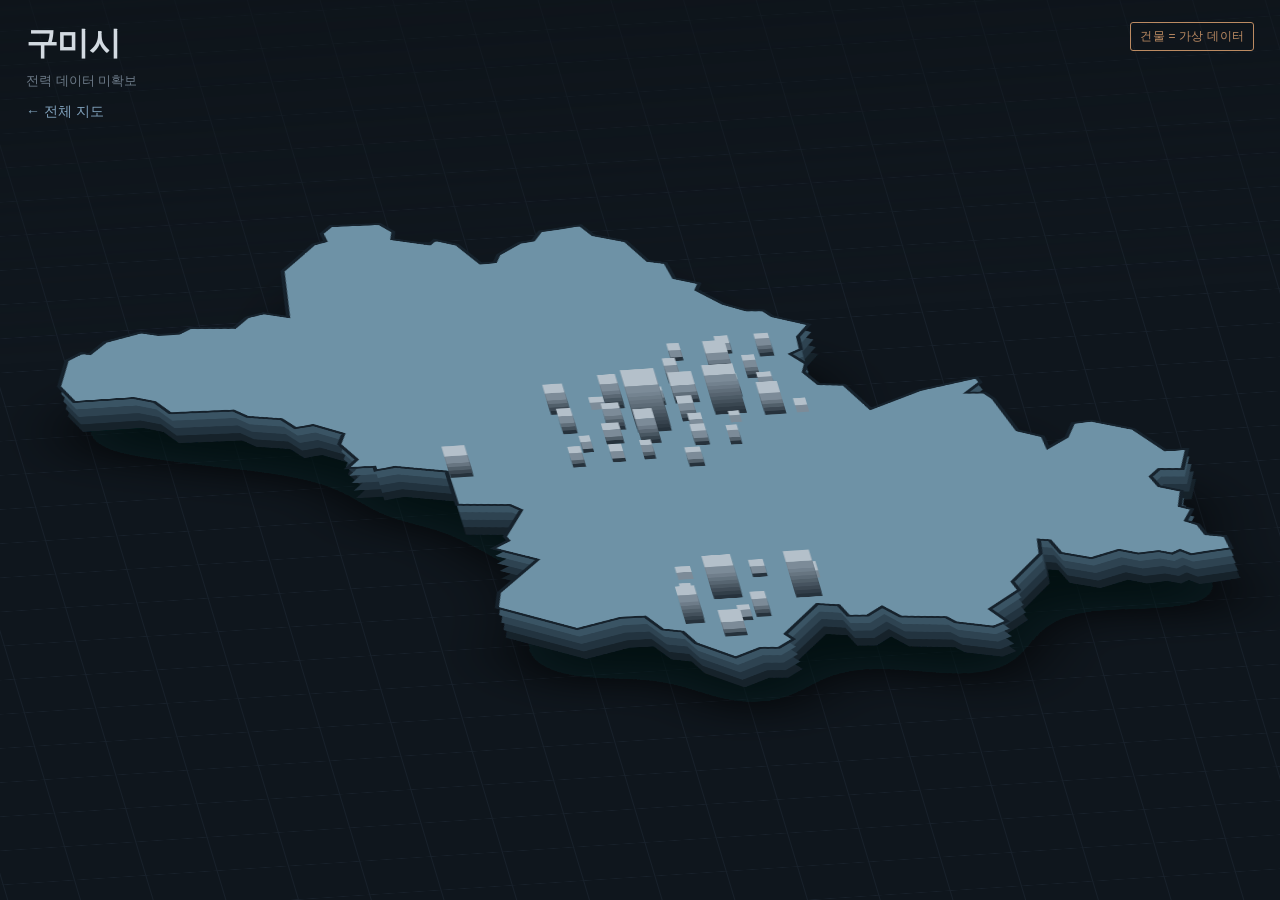
==== detail.html @ 480cfc9b "mock: 가상 건물 데이터 + 렌더링 ⚠ data/processed/buildings.mock.json 은 가상 데이터다. 실제 공장 위치가 아니고 개수·크기·높이에 아무 의미가" ====
<!doctype html>
<html lang="ko">
<head>
  <meta charset="utf-8">
  <meta name="viewport" content="width=device-width, initial-scale=1">
  <title>산단 심박 — 상세</title>
  <!-- 색은 전부 theme.css 의 :root 변수. 여기에 색값을 직접 쓰지 않는다. -->
  <link rel="stylesheet" href="./src/theme.css">
  <style>
    html, body { height: 100%; }
    body { margin: 0; font-family: sans-serif;
           background: var(--sunken); color: var(--ink);
           overflow: hidden; }

    #hud { position: fixed; top: 22px; left: 26px; z-index: 10; }
    #region-name { font-size: 32px; font-weight: 600; margin: 0; letter-spacing: -0.02em; }
    /* 나중에 업종·수치가 들어갈 자리 */
    #region-stat { font-size: 13px; color: var(--ink-faint); margin: 6px 0 12px; }
    #back { color: var(--accent); font-size: 14px; text-decoration: none; }
    #back:hover { text-decoration: underline; }

    #wrap { position: relative; width: 100%; height: 100%; }

    /* 2.5D: 직교 투영. perspective 를 주지 않는다 — 큰 평면에 걸면 키스톤 왜곡이
       생겨 판이 휘어 보인다. 아이소메트릭은 평행선이 유지되는 투영이다. */
    #stage { position: absolute; inset: 0; overflow: hidden; }

    /* rotateX 로 세로가 cos(62°)≈0.469 배 눌린다. #tilt 를 #stage 높이 그대로 두면
       평면이 화면 세로의 47% 밖에 안 되므로, 눌리는 만큼 미리 늘려 둔다.
       100% / 0.469 ≈ 213% 가 정확한 보정이지만 rotateZ 로 평면이 자기 안에서
       돌아가며 가로로 조금 넘치므로 186% (top/bottom -43%) 로 줄인다.
       음수 inset 이라 위아래로 똑같이 넘치고, 결과적으로 중앙에 온다.
       #land 에 aspect-ratio 를 주면 #stage 보다 높아져 overflow 에 걸리므로 주지 않는다. */
    #tilt { position: absolute; left: 0; right: 0; top: -43%; bottom: -43%;
            transform: rotateX(62deg) rotateZ(-8deg); transform-origin: 50% 50%; }

    /* 바닥면 — #tilt 와 같은 평면에 누워 있다. 여백이 빈 곳이 아니라 공간으로
       보이게 하는 게 목적이라 #tilt 보다 훨씬 크게 뺀다. #stage 가 잘라준다.
       땅보다 훨씬 낮은 명도. 먼 쪽(위) 끝은 mask 로 흐려 지평선을 감춘다. */
    #floor { position: absolute; left: -150%; right: -150%; top: -150%; bottom: -150%;
             background:
               repeating-linear-gradient(to right,  var(--floor-line) 0 1px, transparent 1px 72px),
               repeating-linear-gradient(to bottom, var(--floor-line) 0 1px, transparent 1px 72px),
               var(--floor);
             /* mask 의 #000 은 팔레트 색이 아니라 알파 스톱(불투명)이다. 변수로 빼지 않는다. */
             -webkit-mask-image: linear-gradient(to bottom, transparent 30%, #000 46%);
             mask-image: linear-gradient(to bottom, transparent 30%, #000 46%); }

    /* viewBox 를 bbox 보다 넉넉히 잡으므로 외곽선 전체가 프레임 안에 들어온다 */
    #land { position: absolute; inset: 0; display: block; width: 100%; height: 100%; }

    /* flood-color 는 SVG 속성으로는 var() 를 못 받는다 → CSS 로 건다 */
    #ground-shadow feDropShadow { flood-color: var(--shadow); flood-opacity: 0.85; }

    /* ⚠ 건물은 buildings.mock.json 의 가상 데이터다. 실데이터로 교체하면
       이 배지와 #mock-badge 관련 코드를 전부 지운다. */
    #mock-badge { position: fixed; top: 22px; right: 26px; z-index: 10;
                  font-size: 12px; letter-spacing: 0.02em;
                  color: var(--alert); border: 1px solid var(--alert);
                  border-radius: 3px; padding: 5px 9px; }

    #err { position: fixed; bottom: 16px; left: 26px; color: var(--alert); font-size: 13px;
           margin: 0; }
  </style>
</head>
<body>
  <!-- ⚠ 가상 데이터 표시. 건물이 실데이터로 바뀌면 이 배지를 지운다. -->
  <div id="mock-badge" hidden>건물 = 가상 데이터</div>
  <div id="hud">
    <h1 id="region-name">…</h1>
    <p id="region-stat">전력 데이터 미확보</p>
    <a id="back" href="index.html">← 전체 지도</a>
  </div>
  <div id="wrap">
    <div id="stage">
      <div id="tilt">
        <div id="floor"></div>
        <svg id="land" xmlns="http://www.w3.org/2000/svg">
          <defs>
            <!-- 맨 아래층에만 걸어서 땅이 바닥에 놓인 느낌을 만든다.
                 필터 영역을 넉넉히 잡아야 그림자가 bbox 에서 잘리지 않는다. -->
            <filter id="ground-shadow" x="-40%" y="-40%" width="180%" height="180%">
              <feDropShadow dx="0" dy="7" stdDeviation="5"/>
            </filter>
          </defs>
          <g id="layers"></g>
          <!-- ⚠ 가상 건물 (buildings.mock.json). 땅보다 뒤에 있어야 위에 그려진다. -->
          <g id="buildings"></g>
        </svg>
      </div>
    </div>
    <p id="err"></p>
  </div>
  <script type="module" src="./src/detail.js"></script>
</body>
</html>
---- src/theme.css ----
/* 팔레트 한 곳. index.html / detail.html 이 공유한다.
   순무채색 검정을 쓰지 않는다 — 전부 210° 근처 청색이 도는 잉크 계열이라
   "금융 터미널"이 아니라 "관측 장비 / 도면"으로 읽힌다.
   색값은 여기에만 쓴다. JS 는 src/theme.js 의 cssRGB() 로 읽어간다. */
:root {
  /* 배경 층 — 깊을수록 어둡다 */
  --ground:     #131A21;  /* index 페이지 바닥 */
  --surface:    #1A232C;  /* 지도 판 */
  --sunken:     #0D1319;  /* detail 페이지 바닥 (가장 깊음) */
  --floor:      #0F161D;  /* 2.5D 바닥면 */
  --floor-line: #18212B;  /* 바닥 격자선 */

  /* 선 */
  --line:      #0E141A;  /* 지역 경계 */
  --line-soft: #7E8B98;  /* inset 점선 박스 */

  /* 글자 — 순백(#fff) 쓰지 않는다 */
  --ink:       #D3DAE1;
  --ink-dim:   #9AA6B2;
  --ink-faint: #6C7A88;
  --accent:    #7FA0BA;  /* 링크 */
  --alert:     #BC8B62;  /* 오류 메시지 */
  --hover:     #DCE4EC;  /* 호버 윤곽 */

  /* 땅 (2.5D) */
  --land-top:      #6E92A6;  /* 윗면 — 청회색 */
  --land-side:     #16222C;  /* 두께 맨 아래층 */
  --land-side-lit: #3A5464;  /* 두께 맨 위층 */
  --shadow:        #05080B;

  /* 건물 (2.5D) — ⚠ 지금 세워지는 건물은 buildings.mock.json 의 가상 데이터다.
     땅과 확실히 구분되는 밝은 회청색. 실데이터로 바꿔도 색은 그대로 쓴다. */
  --bldg-top:  #B4C0CA;  /* 옥상 */
  --bldg-high: #7C8B98;  /* 벽 위쪽 */
  --bldg-low:  #26323C;  /* 벽 아래쪽 (땅에 닿는 곳) */

  /* rate 발산형 매핑. main.js 가 이 세 값 사이를 RGB 선형 보간한다.
     rate<=0.70 → --decline, rate=1.0 → --neutral, rate>=1.30 → --growth.
     채도를 낮게 유지한다. 선명해지면 지도가 신호등처럼 보인다. */
  --decline: #A85E43;
  --neutral: #414A54;
  --growth:  #4C7B99;

  --no-data: #3B444E;  /* hasData=false */
}
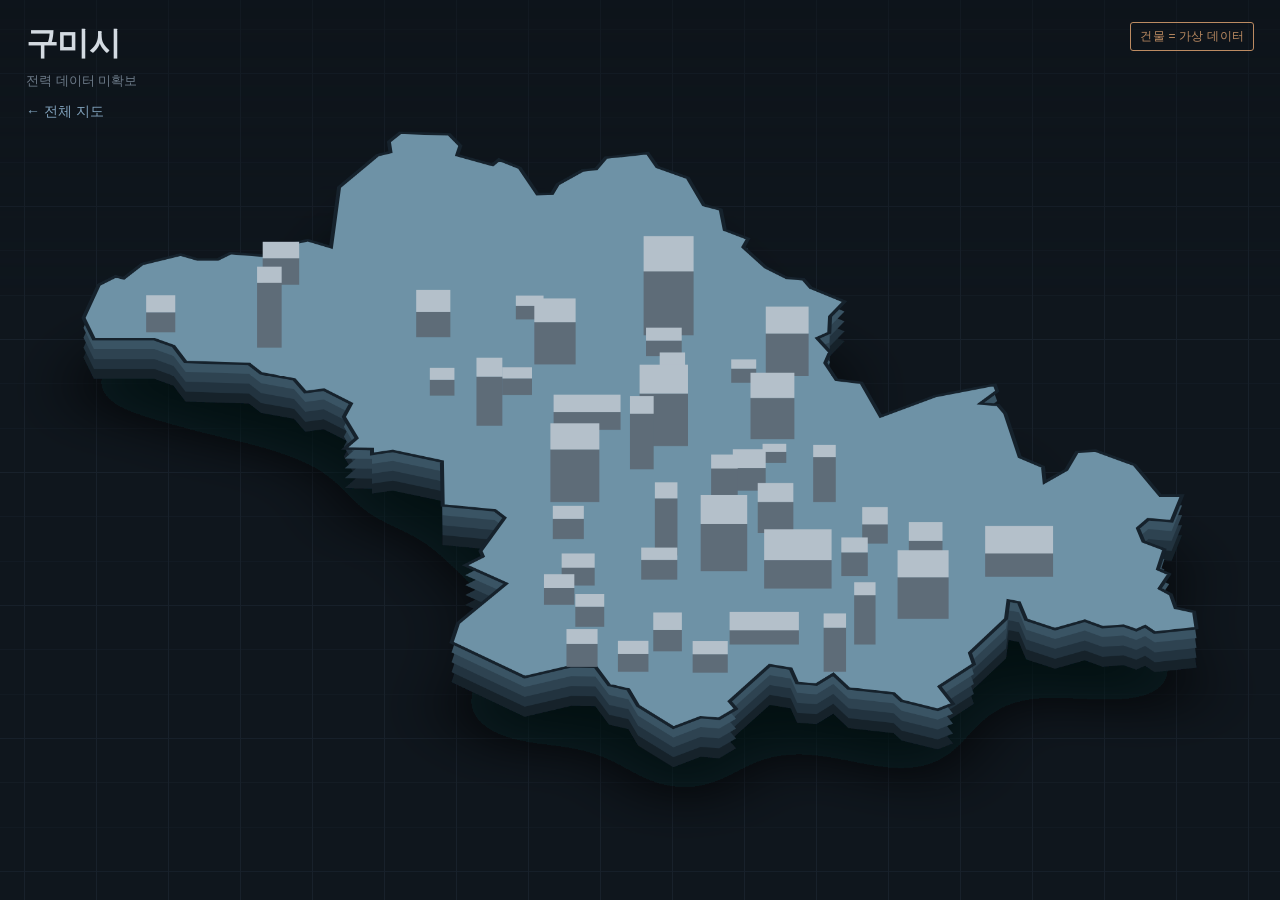
==== commit abc7ef84: "detail: 축 정렬 + 단일 블록 건물 #tilt 에서 rotateZ 를 제거하고 rotateX(52deg) 만 남겼다. 바닥 격자 가로선이 수평, 세로선이 수직으로 떨어지고 " ====
--- a/detail.html
+++ b/detail.html
@@ -25,14 +25,19 @@
        생겨 판이 휘어 보인다. 아이소메트릭은 평행선이 유지되는 투영이다. */
     #stage { position: absolute; inset: 0; overflow: hidden; }
 
-    /* rotateX 로 세로가 cos(62°)≈0.469 배 눌린다. #tilt 를 #stage 높이 그대로 두면
-       평면이 화면 세로의 47% 밖에 안 되므로, 눌리는 만큼 미리 늘려 둔다.
-       100% / 0.469 ≈ 213% 가 정확한 보정이지만 rotateZ 로 평면이 자기 안에서
-       돌아가며 가로로 조금 넘치므로 186% (top/bottom -43%) 로 줄인다.
-       음수 inset 이라 위아래로 똑같이 넘치고, 결과적으로 중앙에 온다.
+    /* rotateX 만 쓴다. rotateZ 를 걸면 평면이 자기 안에서 돌아가 바닥 격자선이
+       대각선이 되고 지형도 비스듬히 눕는다 — 모형도처럼 보이려면 축 정렬이 맞아야
+       한다. rotateZ 가 없으므로 격자 가로선은 완전히 수평, 세로선은 수직이다.
+       또 이 덕분에 상자에서 보이는 면이 윗면·앞면 둘뿐이라 폴리곤 2개로 그릴 수 있다.
+
+       rotateX(52°) 로 세로가 cos(52°)≈0.616 배 눌린다. #tilt 를 #stage 높이 그대로
+       두면 평면이 화면 세로의 62% 밖에 안 되므로, 눌리는 만큼 미리 늘려 둔다.
+       100% / 0.616 ≈ 162% → top/bottom 각각 -31%. 음수 inset 이라 위아래로
+       똑같이 넘치고, 결과적으로 중앙에 온다. (rotateZ 가 없어 가로 넘침 보정이
+       필요없다 — 예전처럼 배율을 깎지 않는다.)
        #land 에 aspect-ratio 를 주면 #stage 보다 높아져 overflow 에 걸리므로 주지 않는다. */
-    #tilt { position: absolute; left: 0; right: 0; top: -43%; bottom: -43%;
-            transform: rotateX(62deg) rotateZ(-8deg); transform-origin: 50% 50%; }
+    #tilt { position: absolute; left: 0; right: 0; top: -31%; bottom: -31%;
+            transform: rotateX(52deg); transform-origin: 50% 50%; }
 
     /* 바닥면 — #tilt 와 같은 평면에 누워 있다. 여백이 빈 곳이 아니라 공간으로
        보이게 하는 게 목적이라 #tilt 보다 훨씬 크게 뺀다. #stage 가 잘라준다.
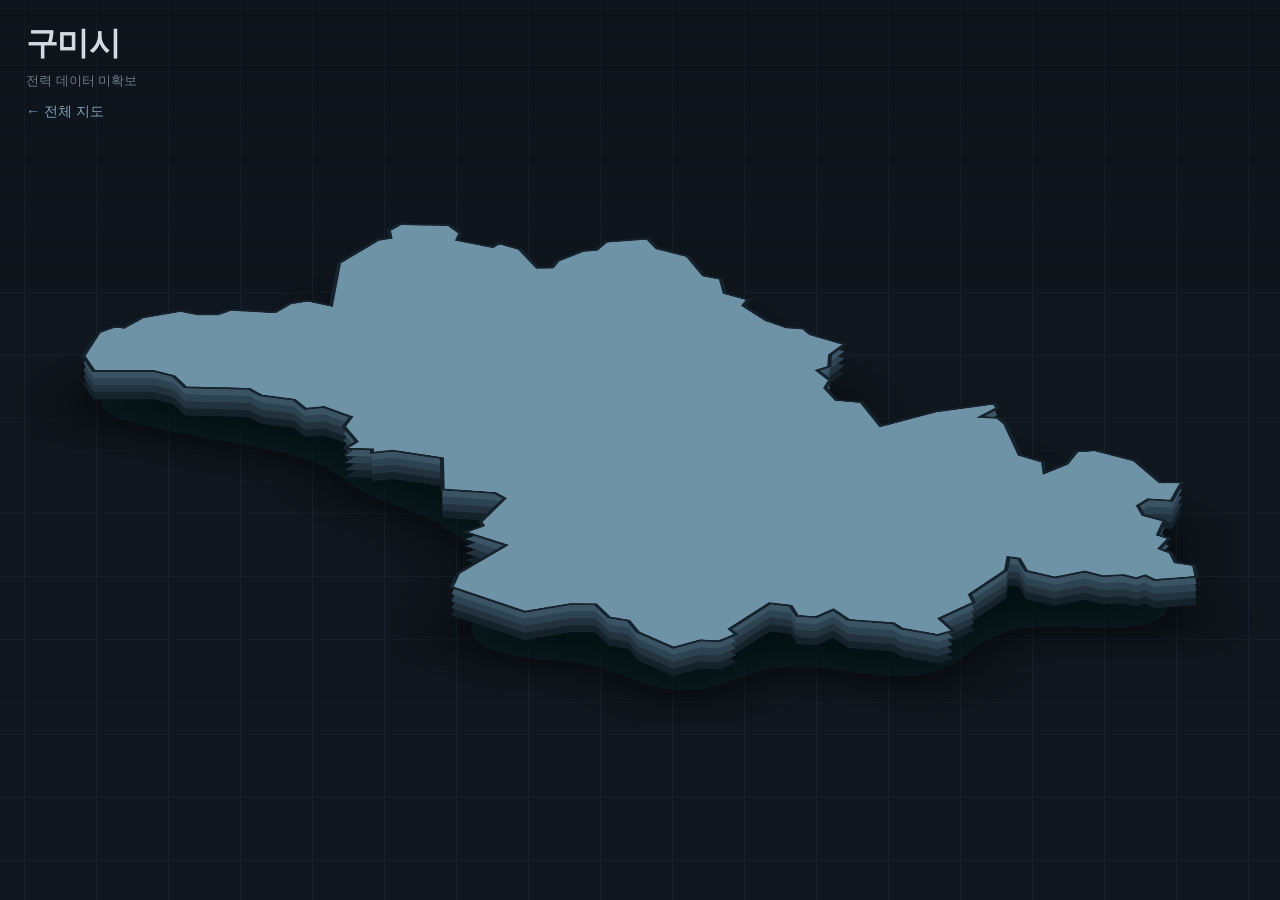
==== commit 74f2dbd8: "detail: 판을 더 눕힘 (52→64°) + 클러스터 점 발광 재작업 - detail.html: rotateX 52→64°. cos 이 0.616→0.438 이므로 #tilt " ====
--- a/detail.html
+++ b/detail.html
@@ -30,14 +30,15 @@
        한다. rotateZ 가 없으므로 격자 가로선은 완전히 수평, 세로선은 수직이다.
        또 이 덕분에 상자에서 보이는 면이 윗면·앞면 둘뿐이라 폴리곤 2개로 그릴 수 있다.
 
-       rotateX(52°) 로 세로가 cos(52°)≈0.616 배 눌린다. #tilt 를 #stage 높이 그대로
-       두면 평면이 화면 세로의 62% 밖에 안 되므로, 눌리는 만큼 미리 늘려 둔다.
-       100% / 0.616 ≈ 162% → top/bottom 각각 -31%. 음수 inset 이라 위아래로
-       똑같이 넘치고, 결과적으로 중앙에 온다. (rotateZ 가 없어 가로 넘침 보정이
+       rotateX(64°) 로 세로가 cos(64°)≈0.438 배 눌린다. #tilt 를 #stage 높이 그대로
+       두면 평면이 화면 세로의 44% 밖에 안 되므로, 눌리는 만큼 미리 늘려 둔다.
+       100% / 0.438 ≈ 228% → top/bottom 각각 -64%. 음수 inset 이라 위아래로
+       똑같이 넘치고, 결과적으로 중앙에 온다. **각도를 바꾸면 이 값도 같이
+       바꿔야 한다** — 안 바꾸면 판이 화면 세로를 못 채우거나 잘린다. (rotateZ 가 없어 가로 넘침 보정이
        필요없다 — 예전처럼 배율을 깎지 않는다.)
        #land 에 aspect-ratio 를 주면 #stage 보다 높아져 overflow 에 걸리므로 주지 않는다. */
-    #tilt { position: absolute; left: 0; right: 0; top: -31%; bottom: -31%;
-            transform: rotateX(52deg); transform-origin: 50% 50%; }
+    #tilt { position: absolute; left: 0; right: 0; top: -64%; bottom: -64%;
+            transform: rotateX(64deg); transform-origin: 50% 50%; }
 
     /* 바닥면 — #tilt 와 같은 평면에 누워 있다. 여백이 빈 곳이 아니라 공간으로
        보이게 하는 게 목적이라 #tilt 보다 훨씬 크게 뺀다. #stage 가 잘라준다.
--- a/src/theme.css
+++ b/src/theme.css
@@ -42,4 +42,15 @@
   --growth:  #4C7B99;
 
   --no-data: #3B444E;  /* hasData=false */
+
+  /* 클러스터 위기도(health) 매핑. rate 색과 섞어 쓰지 않는다 — health 는 0~1
+     단조 스케일이고 rate 는 1.0 중심 발산형이다. 같은 색을 공유하면 지도에서
+     두 층이 같은 뜻으로 읽힌다.
+     세 값 다 **같은 적색 계열**이고 밝기만 다르다. 색상까지 돌리면(빨강→파랑)
+     점이 여러 종류처럼 보인다 — 지금은 종류가 아니라 세기를 보여준다.
+     health 낮음(위기) = 뜨겁게 발광하는 빨강 → --health-crit
+     health 높음(차분) = 꺼져가는 벽돌빛      → --health-ok */
+  --health-crit: #FF5335;
+  --health-mid:  #C74630;
+  --health-ok:   #7A3A31;
 }
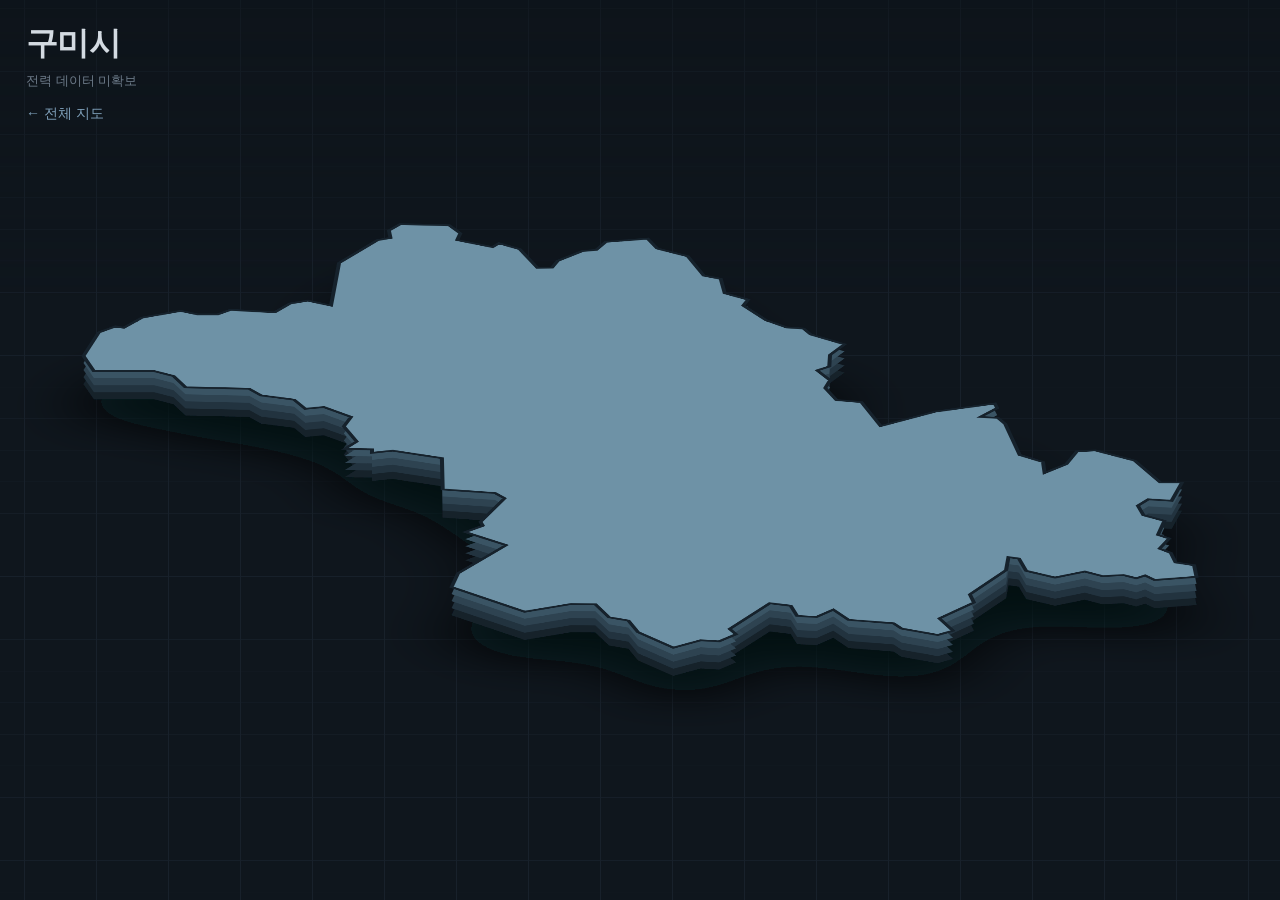
==== commit 9048bea1: "docs: 연쇄 층 계약 + mock 건물을 업종 상징 구성으로 조사 결과를 CLAUDE.md 에 정리했다. - 연쇄 층: 기업 간 협력 관계는 공개 데이터에 없다 → 업종 단위로" ====
--- a/detail.html
+++ b/detail.html
@@ -16,6 +16,12 @@
     #region-name { font-size: 32px; font-weight: 600; margin: 0; letter-spacing: -0.02em; }
     /* 나중에 업종·수치가 들어갈 자리 */
     #region-stat { font-size: 13px; color: var(--ink-faint); margin: 6px 0 12px; }
+    /* ⚠ 가상 클러스터 범례. 어느 덩어리가 어느 업종인지 확인하는 용도다.
+       땅 위에 글자를 얹으면 rotateX 에 눌려 읽히지 않으므로 HUD 에 둔다. */
+    #cluster-legend { list-style: none; margin: 0 0 14px; padding: 0;
+                      font-size: 12px; color: var(--ink-dim); }
+    #cluster-legend li { margin: 2px 0; font-variant-numeric: tabular-nums; }
+    #cluster-legend .n { color: var(--ink-faint); }
     #back { color: var(--accent); font-size: 14px; text-decoration: none; }
     #back:hover { text-decoration: underline; }
 
@@ -75,6 +81,7 @@
   <div id="hud">
     <h1 id="region-name">…</h1>
     <p id="region-stat">전력 데이터 미확보</p>
+    <ul id="cluster-legend"></ul>
     <a id="back" href="index.html">← 전체 지도</a>
   </div>
   <div id="wrap">
@@ -90,6 +97,8 @@
             </filter>
           </defs>
           <g id="layers"></g>
+          <!-- ⚠ 가상 단지 바닥. 건물보다 먼저 그려 깔개가 되게 한다. -->
+          <g id="pads"></g>
           <!-- ⚠ 가상 건물 (buildings.mock.json). 땅보다 뒤에 있어야 위에 그려진다. -->
           <g id="buildings"></g>
         </svg>
--- a/src/theme.css
+++ b/src/theme.css
@@ -31,6 +31,10 @@
   /* 건물 (2.5D) — ⚠ 지금 세워지는 건물은 buildings.mock.json 의 가상 데이터다.
      땅과 확실히 구분되는 밝은 회청색. 실데이터로 바꿔도 색은 그대로 쓴다. */
   --bldg-top:  #B4C0CA;  /* 옥상 */
+  /* 앵커(중심 대기업) 옥상. 한 단 밝다 — 앵커와 위성의 차이는 크기·높이·명도로만
+     표현한다. 둘을 잇는 선은 그리지 않는다 (근거 데이터가 없다). */
+  --bldg-anchor-top: #D6DFE6;
+  --cluster-pad: #5C7C8E;  /* 단지 바닥. 땅 윗면보다 한 단 어둡다 */
   --bldg-high: #7C8B98;  /* 벽 위쪽 */
   --bldg-low:  #26323C;  /* 벽 아래쪽 (땅에 닿는 곳) */
 
